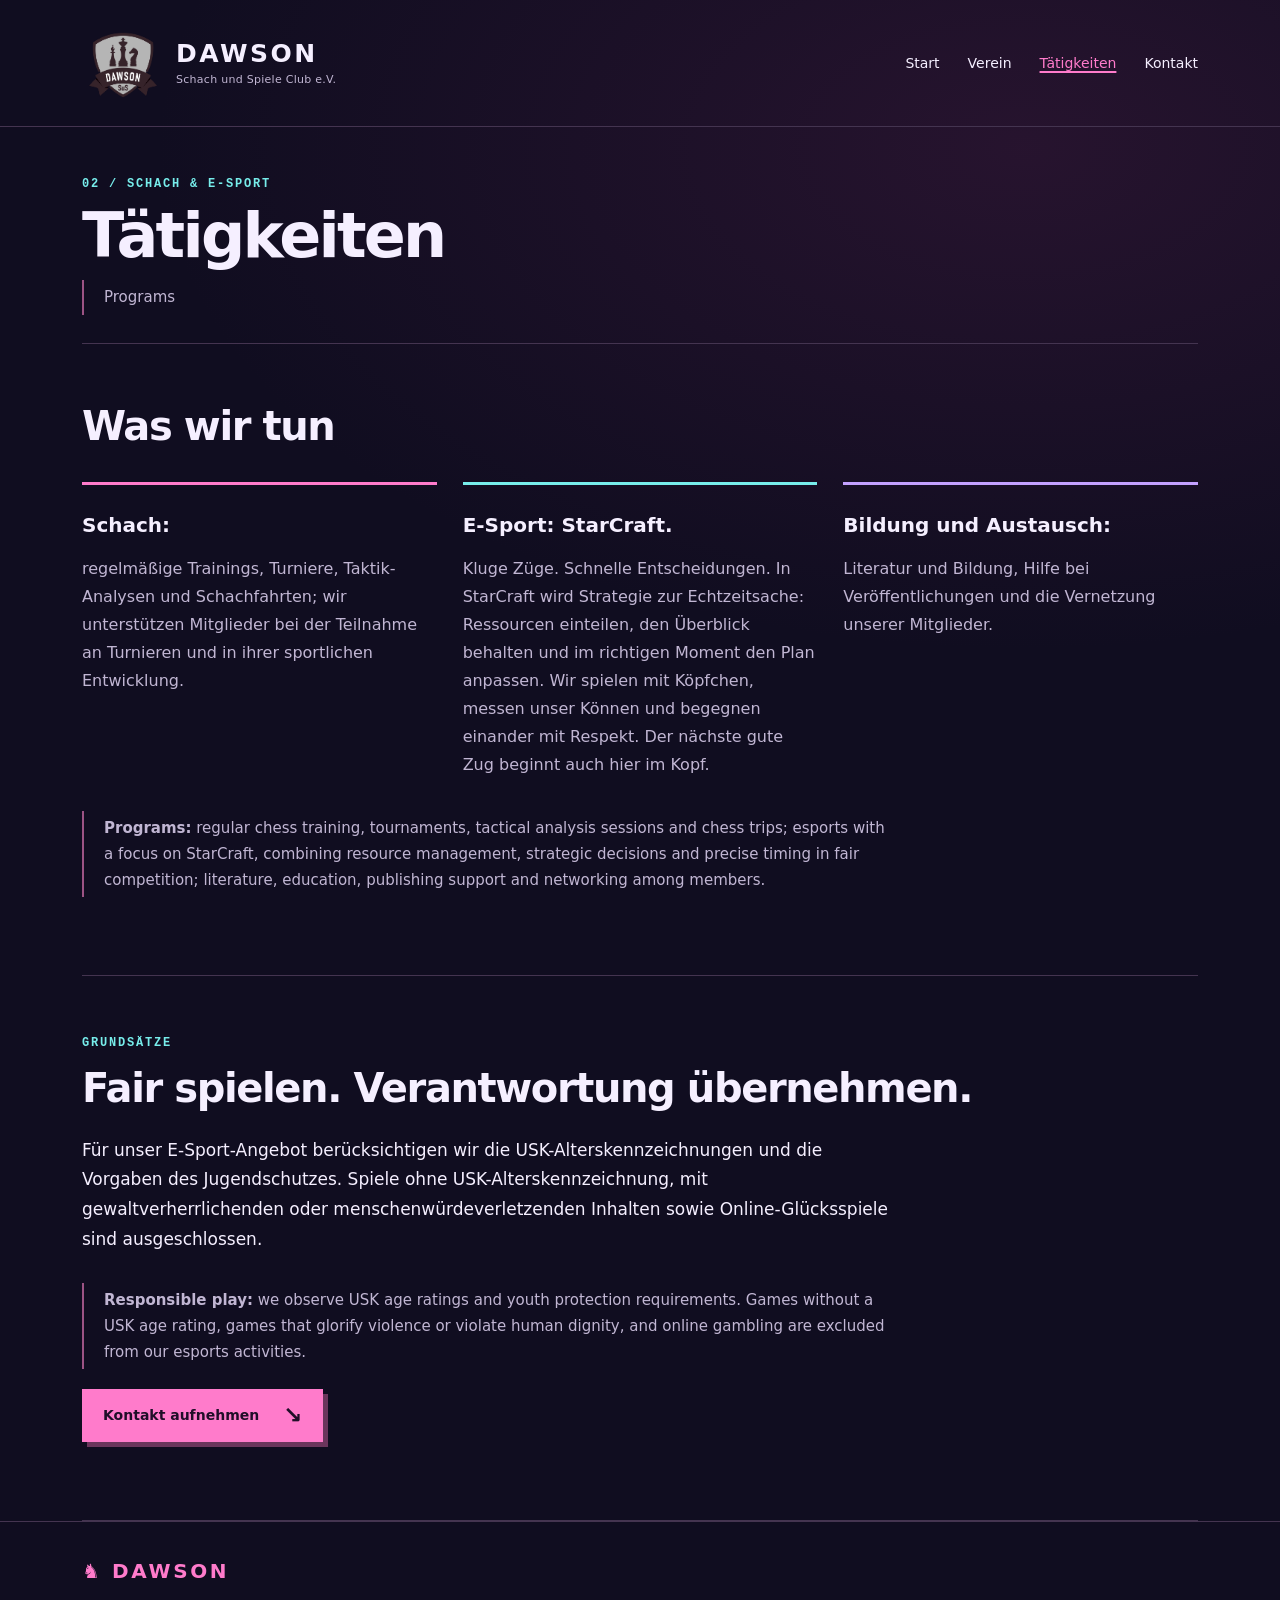
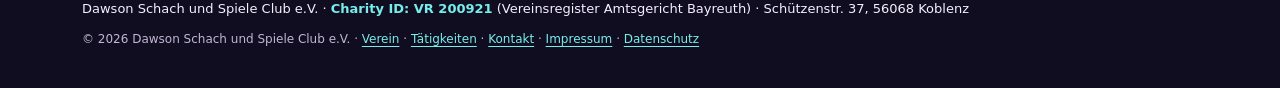
==== angebot.html @ 7234747f "Claude: Website mehrseitig (Verein, Tätigkeiten, Kontakt), Charity ID VR 200921 im Fuß jeder Seite C" ====
<!doctype html>
<html lang="de">
<head>
<meta charset="utf-8">
<meta name="viewport" content="width=device-width,initial-scale=1">
<title>Tätigkeiten – Dawson Schach und Spiele Club e.V.</title>
<meta name="description" content="Schach, E-Sport mit Schwerpunkt StarCraft, Bildung und Austausch: die Tätigkeiten des Dawson Schach und Spiele Club e.V.">
<link rel="stylesheet" href="style.css?v=20261024">
</head>
<body>
<a class="skip-link" href="#inhalt">Zum Inhalt</a>
<header class="site-header"><div class="wrap masthead">
  <a class="brand" href="index.html" aria-label="Dawson – Startseite"><img class="brand-logo" src="assets/dawson-logo.png" width="82" height="80" alt=""><span>DAWSON<span class="brand-small">Schach und Spiele Club e.V.</span></span></a>
  <nav aria-label="Hauptnavigation"><a href="index.html">Start</a><a href="verein.html">Verein</a><a href="angebot.html" aria-current="page">Tätigkeiten</a><a href="kontakt.html">Kontakt</a></nav>
</div></header>

<main id="inhalt" class="wrap">
<div class="page-head">
  <p class="section-label">02 / Schach &amp; E-Sport</p>
  <h1>Tätigkeiten</h1>
  <p class="en" lang="en">Programs</p>
</div>

<section class="content-section programs" aria-labelledby="was-wir-tun">
  <h2 id="was-wir-tun">Was wir tun</h2>
  <ul>
    <li><strong>Schach:</strong> regelmäßige Trainings, Turniere, Taktik-Analysen und Schachfahrten; wir
    unterstützen Mitglieder bei der Teilnahme an Turnieren und in ihrer sportlichen Entwicklung.</li>
    <li><strong>E-Sport: StarCraft.</strong> Kluge Züge. Schnelle Entscheidungen.
    In StarCraft wird Strategie zur Echtzeitsache: Ressourcen einteilen, den Überblick behalten und im
    richtigen Moment den Plan anpassen. Wir spielen mit Köpfchen, messen unser Können und begegnen
    einander mit Respekt. Der nächste gute Zug beginnt auch hier im Kopf.</li>
    <li><strong>Bildung und Austausch:</strong> Literatur und Bildung, Hilfe bei Veröffentlichungen und die
    Vernetzung unserer Mitglieder.</li>
  </ul>
  <p class="en" lang="en"><strong>Programs:</strong> regular chess training, tournaments, tactical analysis
  sessions and chess trips; esports with a focus on StarCraft, combining resource management, strategic
  decisions and precise timing in fair competition; literature, education, publishing support and networking
  among members.</p>
</section>

<section class="content-section" aria-labelledby="fair-play">
  <p class="section-label">Grundsätze</p>
  <h2 id="fair-play">Fair spielen. Verantwortung übernehmen.</h2>
  <p>Für unser E-Sport-Angebot berücksichtigen wir die USK-Alterskennzeichnungen und die Vorgaben des Jugendschutzes.
  Spiele ohne USK-Alterskennzeichnung, mit gewaltverherrlichenden oder menschenwürdeverletzenden Inhalten
  sowie Online-Glücksspiele sind ausgeschlossen.</p>
  <p class="en" lang="en"><strong>Responsible play:</strong> we observe USK age ratings and youth protection
  requirements. Games without a USK age rating, games that glorify violence or violate human dignity,
  and online gambling are excluded from our esports activities.</p>
  <p><a class="button" href="kontakt.html">Kontakt aufnehmen <span aria-hidden="true">↘</span></a></p>
</section>
</main>

<footer><div class="wrap"><span class="footer-brand">♞ DAWSON</span>
<p class="footer-id">Dawson Schach und Spiele Club e.V. · <strong>Charity ID: VR 200921</strong> (Vereinsregister Amtsgericht Bayreuth) · Schützenstr. 37, 56068 Koblenz</p>
<p>© 2026 Dawson Schach und Spiele Club e.V. · <a href="verein.html">Verein</a> · <a href="angebot.html">Tätigkeiten</a> · <a href="kontakt.html">Kontakt</a> · <a href="impressum.html">Impressum</a> · <a href="datenschutz.html">Datenschutz</a></p>
</div></footer>
</body>
</html>
---- style.css ----
:root {
  color-scheme: dark;
  --bg: #100d20;
  --fg: #f5efff;
  --muted: #c1b6d3;
  --pink: #ff7bcb;
  --cyan: #77edeb;
  --line: #443450;
  --card: #1c152d;
}
* { box-sizing: border-box; }
html { scroll-behavior: smooth; scroll-padding-top: 24px; }
body { margin: 0; background: var(--bg); color: var(--fg); font: 17px/1.75 system-ui, -apple-system, "Segoe UI", sans-serif; }
body::before { content: ""; position: absolute; top: 0; left: 0; width: 100%; height: 740px; pointer-events: none; z-index: -1; background: radial-gradient(ellipse at 80% 20%, #54204b55, transparent 60%); }
.wrap { width: min(1180px, 100%); margin-inline: auto; padding-inline: 32px; }
a { color: var(--cyan); text-underline-offset: .22em; }
a:hover { color: var(--pink); }
a:focus-visible { outline: 3px solid var(--cyan); outline-offset: 6px; }
.skip-link { position: absolute; left: 16px; top: -100px; z-index: 10; background: var(--fg); color: var(--bg); padding: 8px 16px; }
.skip-link:focus { top: 12px; }
.site-header { border-bottom: 1px solid var(--line); }
.masthead { display: flex; align-items: center; justify-content: space-between; gap: 24px; padding-block: 23px; }
.brand { display: flex; gap: 12px; align-items: center; color: var(--fg); text-decoration: none; font-size: 25px; line-height: 1.1; font-weight: 900; letter-spacing: .1em; }
.brand-small { display: block; color: var(--muted); font-size: 11px; font-weight: 500; letter-spacing: .025em; margin-top: 7px; }
nav { display: flex; flex-wrap: wrap; gap: 12px 28px; }
nav a { color: var(--fg); font-size: 14px; text-decoration: none; padding-block: 6px; }
nav a:hover { text-decoration: underline; }
.hero { display: grid; grid-template-columns: minmax(0, 1.14fr) minmax(0, 1fr); align-items: center; gap: 42px; padding-block: 72px 64px; }
.eyebrow, .section-label { color: var(--cyan); text-transform: uppercase; letter-spacing: .15em; font: 700 12px/1.6 ui-monospace, monospace; }
.eyebrow { margin: 0 0 24px; }
.eyebrow span { color: var(--pink); margin-right: 5px; }
h1 { line-height: 1.04; letter-spacing: -.045em; }
.hero h1 { margin: 0; font-size: clamp(48px, 6.5vw, 82px); font-weight: 950; }
.hero h1 > span { display: block; }
.outline { color: var(--pink); -webkit-text-stroke: 1.5px var(--pink); }
@supports (-webkit-text-stroke: 1px white) { .outline { color: transparent; } }
.hero h1 .hero-together { margin-top: 12px; color: var(--cyan); font-size: .48em; letter-spacing: .015em; }
.hero-intro { font-size: 18px; font-weight: 700; margin: 28px 0 7px; }
.hero-detail { color: var(--muted); font-size: 15px; margin: 0 0 28px; }
.button { display: inline-flex; align-items: center; gap: 24px; padding: 13px 20px; border: 1px solid var(--pink); background: var(--pink); color: #200e28; box-shadow: 5px 5px 0 #6b355c; font-size: 14px; font-weight: 750; text-decoration: none; }
.button:hover { background: var(--cyan); color: #100d20; border-color: var(--cyan); }
.button span { font-size: 23px; line-height: 1; }
.chess-art { position: relative; aspect-ratio: .96; isolation: isolate; overflow: hidden; border: 1px solid #805177; background: radial-gradient(ellipse at 50% 30%, #623064 0%, #271438 50%, #171124 85%); box-shadow: 9px 9px 0 #21162e; }
.art-caption { position: absolute; z-index: 3; top: 17px; left: 19px; right: 19px; display: flex; justify-content: space-between; gap: 10px; font: 9px/1.4 ui-monospace, monospace; letter-spacing: .1em; color: #e8c5e6; }
.sun { position: absolute; top: 16%; left: 19%; width: 62%; aspect-ratio: 1; border-radius: 50%; background: repeating-linear-gradient(to bottom, transparent 0 11px, #35132c 12px 15px), linear-gradient(#ffd391, #ff8caf 48%, #d146ac); box-shadow: 0 0 55px #ff6dbc40; }
.orbit { position: absolute; width: 110%; height: 40%; left: -5%; top: 30%; border: 1px solid #ed95e46b; border-radius: 50%; transform: rotate(-35deg); }
.orbit-two { transform: rotate(35deg); }
.retro-board { position: absolute; bottom: -29%; left: -48%; width: 196%; height: 81%; transform: perspective(330px) rotateX(51deg) rotateZ(-9deg); background: repeating-conic-gradient(#75416a 0% 25%, #23152f 0% 50%) 0 0 / 74px 74px; border: 1px solid #ffb2e3; box-shadow: 0 0 30px #ff7bcb44; }
.art-star { position: absolute; color: var(--cyan); line-height: 1; }
.star-one { top: 19%; right: 11%; font-size: 45px; }
.star-two { left: 10%; top: 53%; font-size: 30px; }
.art-bottom { position: absolute; z-index: 3; bottom: 18px; left: 19px; right: 19px; display: flex; justify-content: space-between; align-items: end; font: 700 9px/1.6 ui-monospace, monospace; letter-spacing: .12em; text-shadow: 0 1px 5px #100d20; }
.art-bottom > span:last-child { font-size: 22px; }
.ribbon { display: flex; flex-wrap: wrap; justify-content: space-between; align-items: center; gap: 12px 20px; padding: 17px 0; border-block: 1px solid var(--line); color: var(--muted); font: 700 12px/1.5 ui-monospace, monospace; letter-spacing: .15em; }
.ribbon b { color: var(--pink); font-size: 21px; line-height: 1; }
.content-section { position: relative; padding-block: 58px; border-bottom: 1px solid var(--line); }
.section-label { margin: 0 0 10px; }
h2 { margin: 0 0 24px; font-size: clamp(28px, 3.5vw, 40px); line-height: 1.2; letter-spacing: -.035em; }
.content-section > p:not(.section-label) { max-width: 810px; }
p { margin: 0 0 20px; }
.en { color: var(--muted); font-size: 15px; border-left: 2px solid #9c5384; padding: 4px 0 4px 20px; margin-top: 28px; }
.programs ul { padding: 0; margin: 32px 0; list-style: none; display: grid; grid-template-columns: repeat(3, minmax(0, 1fr)); gap: 26px; counter-reset: program; }
.programs li { border-top: 3px solid var(--pink); padding-top: 23px; color: var(--muted); font-size: 16px; }
.programs li:nth-child(2) { border-color: var(--cyan); }
.programs li:nth-child(3) { border-color: #c3a1ff; }
.programs li strong { display: block; color: var(--fg); font-size: 20px; margin-bottom: 12px; }
.card { background: var(--card); border: 1px solid #67405f; border-left: 4px solid var(--pink); padding: 28px 32px; margin-block: 28px; max-width: 900px; }
dl { display: grid; grid-template-columns: 170px minmax(0, 1fr); gap: 14px 28px; margin: 0; font-size: 16px; }
dt { color: var(--muted); }
dd { margin: 0; overflow-wrap: anywhere; }
dt:nth-of-type(5), dd:nth-of-type(5) { color: var(--cyan); font-weight: 750; }
footer { padding-block: 32px 38px; color: var(--muted); font-size: 12px; }
.footer-brand { display: block; color: var(--pink); font-size: 20px; font-weight: 850; letter-spacing: .13em; margin-bottom: 9px; }
footer p { margin: 0; }
.legal-page main { padding-top: 32px; padding-bottom: 30px; }
.legal-page main h2 { color: var(--pink); font-size: 23px; margin-top: 32px; }
.legal-page main p { max-width: 850px; overflow-wrap: anywhere; }
.legal-page footer { border-top: 1px solid var(--line); }
@media (min-width: 1000px) {
  .mission { display: grid; grid-template-columns: 250px minmax(0, 1fr); column-gap: 50px; }
  .mission .section-label { grid-column: 1; }
  .mission h2 { grid-column: 1; grid-row: 2 / span 2; max-width: 210px; }
  .mission > p:not(.section-label) { grid-column: 2; }
  .mission > p:nth-of-type(2) { grid-row: 1 / span 2; }
}
@media (max-width: 760px) {
  .wrap { padding-inline: 24px; }
  .masthead { align-items: flex-start; gap: 18px; }
  .masthead nav { gap: 5px 16px; justify-content: end; }
  .hero { gap: 28px; padding-block: 45px; }
  .hero h1 { font-size: clamp(43px, 7.5vw, 60px); }
  .eyebrow { font-size: 10px; }
  .hero-intro { font-size: 16px; }
  .hero-detail { font-size: 14px; }
  .button { font-size: 12px; padding: 12px; gap: 12px; }
  .programs ul { grid-template-columns: 1fr; gap: 26px; }
  .programs li { padding-top: 16px; }
  .programs li strong { margin-bottom: 7px; }
  .ribbon { font-size: 10px; letter-spacing: .06em; gap: 10px; }
  .ribbon b:last-of-type, .ribbon span:last-child { display: none; }
  .art-caption { font-size: 7px; left: 12px; right: 12px; }
  .art-bottom { font-size: 7px; left: 12px; right: 12px; }
}
@media (max-width: 580px) {
  .wrap { padding-inline: 16px; }
  .masthead { flex-direction: column; padding-block: 18px 13px; gap: 14px; }
  .masthead nav { justify-content: start; gap: 26px; }
  .brand { font-size: 23px; }
  .hero { grid-template-columns: 1fr; padding-block: 35px 36px; gap: 32px; }
  .hero h1 { font-size: clamp(48px, 13vw, 74px); }
  .eyebrow { font-size: 10px; margin-bottom: 22px; }
  .hero-intro { font-size: 17px; margin-top: 25px; }
  .hero-detail { font-size: 15px; }
  .button { padding: 12px 16px; font-size: 14px; gap: 22px; }
  .chess-art { max-width: 430px; width: calc(100% - 9px); aspect-ratio: 1.1; }
  .art-caption { font-size: 8px; }
  .art-bottom { font-size: 8px; }
  .content-section { padding-block: 40px; }
  .ribbon { font-size: 9px; gap: 7px; }
  .ribbon b { font-size: 16px; }
  .card { padding: 20px 18px; }
  dl { grid-template-columns: 1fr; gap: 3px; }
  dt:not(:first-child) { margin-top: 13px; }
  .en { padding-left: 14px; }
}
@media (prefers-reduced-motion: reduce) { html { scroll-behavior: auto; } }
@media print {
  :root { --bg: white; --fg: #111; --muted: #333; --pink: #70255b; --cyan: #165254; --line: #aaa; --card: white; }
  .chess-art, .ribbon, .button, .skip-link { display: none; }
  .hero { display: block; padding-block: 20px; }
  .outline { color: var(--pink); -webkit-text-stroke: 0; }
  .content-section { padding-block: 20px; }
}

/* Das Vereinswappen bleibt unverändert; die Bühne trägt den Retro-Look. */
.brand-logo { display: block; width: 82px; max-width: 82px; height: auto; object-fit: contain; transform: none; flex: 0 0 auto; padding: 0; background: transparent; border: 0; border-radius: 0; }
.logo-art { background: radial-gradient(ellipse at 50% 40%, #faeff2 0%, #e5cfe9 66%, #a281b6 100%); }
.logo-art .art-caption { color: #46263f; }
.logo-art .sun { opacity: .55; box-shadow: none; }
.logo-art .orbit { border-color: #854c8f70; }
.logo-art .art-star { color: #69385c; }
.hero-logo { display: block; max-width: 100%; transform: none; position: absolute; z-index: 2; top: 5%; left: 0; width: 100%; height: 86%; object-fit: contain; filter: drop-shadow(0 8px 12px #27143828); }
.logo-art .art-bottom { color: #fff4ff; }
@media (max-width: 760px) { .brand-logo { width: 70px; } }
@media (max-width: 580px) {
  .brand-logo { width: 66px; }
  .hero .logo-art { order: -1; max-width: 430px; }
}
@media print { .brand-logo { width: 60px; } }

.play-principles { border-top: 1px solid var(--line); padding-top: 24px; color: var(--muted); font-size: 15px; }
.play-principles strong { color: var(--fg); }

/* Mehrseitiger Aufbau (2026-10-24): Seitenkopf, aktive Navigation, Startseiten-Kacheln, Charity ID im Fuß. */
nav a[aria-current="page"] { color: var(--pink); text-decoration: underline; text-decoration-thickness: 2px; }
.page-head { padding-block: 48px 8px; border-bottom: 1px solid var(--line); }
.page-head h1 { font-size: clamp(36px, 6vw, 62px); margin: 0 0 12px; overflow-wrap: anywhere; }
.page-head .en { margin-top: 8px; }
.teasers { list-style: none; padding: 0; margin: 32px 0 0; display: grid; grid-template-columns: repeat(3, minmax(0, 1fr)); gap: 22px; }
.teasers a { display: block; height: 100%; background: var(--card); border: 1px solid #67405f; border-top: 3px solid var(--pink); padding: 22px 24px; color: var(--muted); text-decoration: none; font-size: 15px; }
.teasers li:nth-child(2) a { border-top-color: var(--cyan); }
.teasers li:nth-child(3) a { border-top-color: #c3a1ff; }
.teasers a:hover { border-color: var(--cyan); }
.teasers strong { display: block; color: var(--fg); font-size: 20px; margin: 4px 0 10px; }
.teasers .section-label { display: block; margin: 0; }
.en-inline { display: block; margin-top: 8px; font-size: 13px; }
dl.plain dt, dl.plain dd { color: inherit; font-weight: inherit; }
dl.plain dt { color: var(--muted); }
footer { border-top: 1px solid var(--line); }
.footer-id { margin-bottom: 8px; color: var(--fg); font-size: 13px; }
.footer-id strong { color: var(--cyan); }
@media (max-width: 760px) { .teasers { grid-template-columns: 1fr; } .page-head { padding-top: 32px; } }
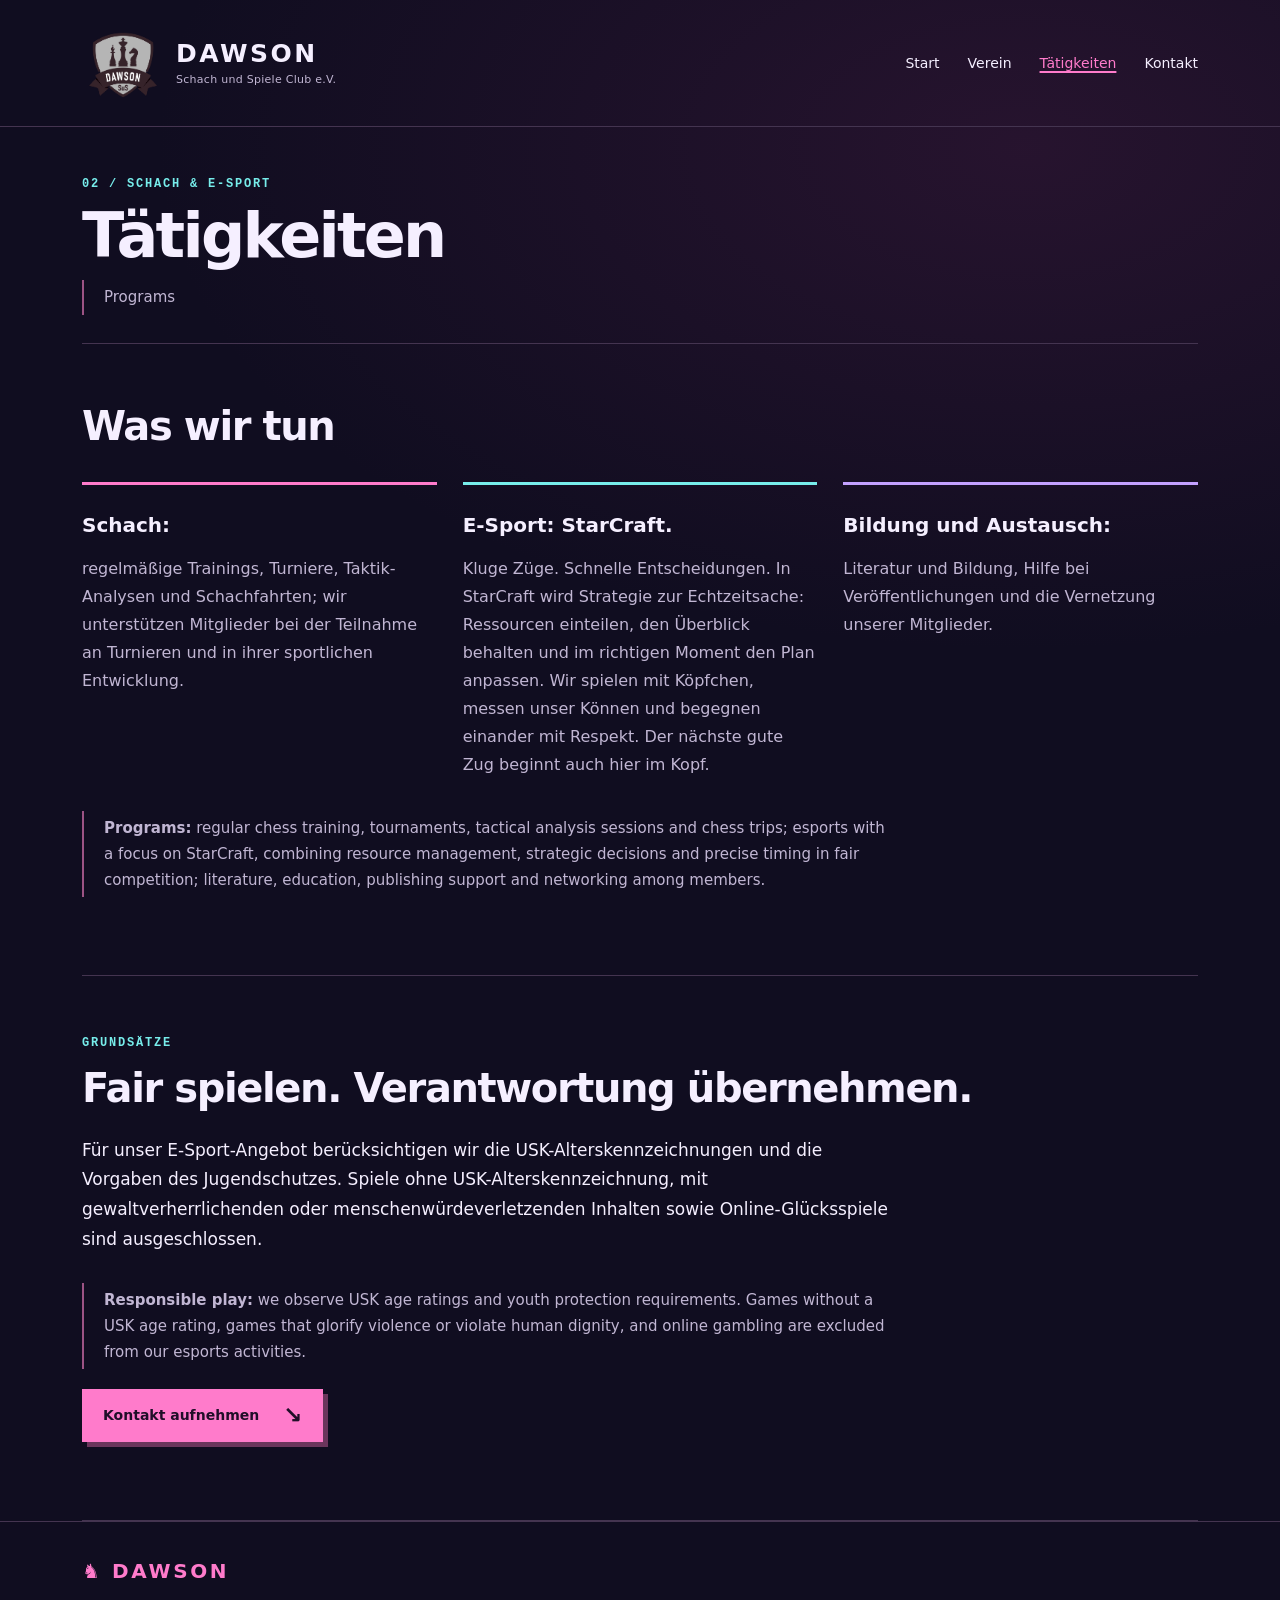
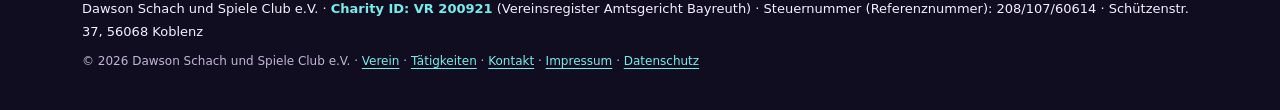
==== commit 1a936847: "Claude: Steuernummer 208/107/60614 als Referenznummer in Impressum, Kontakt und Fuß jeder Seite Co-A" ====
--- a/angebot.html
+++ b/angebot.html
@@ -53,7 +53,7 @@
 </main>
 
 <footer><div class="wrap"><span class="footer-brand">♞ DAWSON</span>
-<p class="footer-id">Dawson Schach und Spiele Club e.V. · <strong>Charity ID: VR 200921</strong> (Vereinsregister Amtsgericht Bayreuth) · Schützenstr. 37, 56068 Koblenz</p>
+<p class="footer-id">Dawson Schach und Spiele Club e.V. · <strong>Charity ID: VR 200921</strong> (Vereinsregister Amtsgericht Bayreuth) · Steuernummer (Referenznummer): 208/107/60614 · Schützenstr. 37, 56068 Koblenz</p>
 <p>© 2026 Dawson Schach und Spiele Club e.V. · <a href="verein.html">Verein</a> · <a href="angebot.html">Tätigkeiten</a> · <a href="kontakt.html">Kontakt</a> · <a href="impressum.html">Impressum</a> · <a href="datenschutz.html">Datenschutz</a></p>
 </div></footer>
 </body>
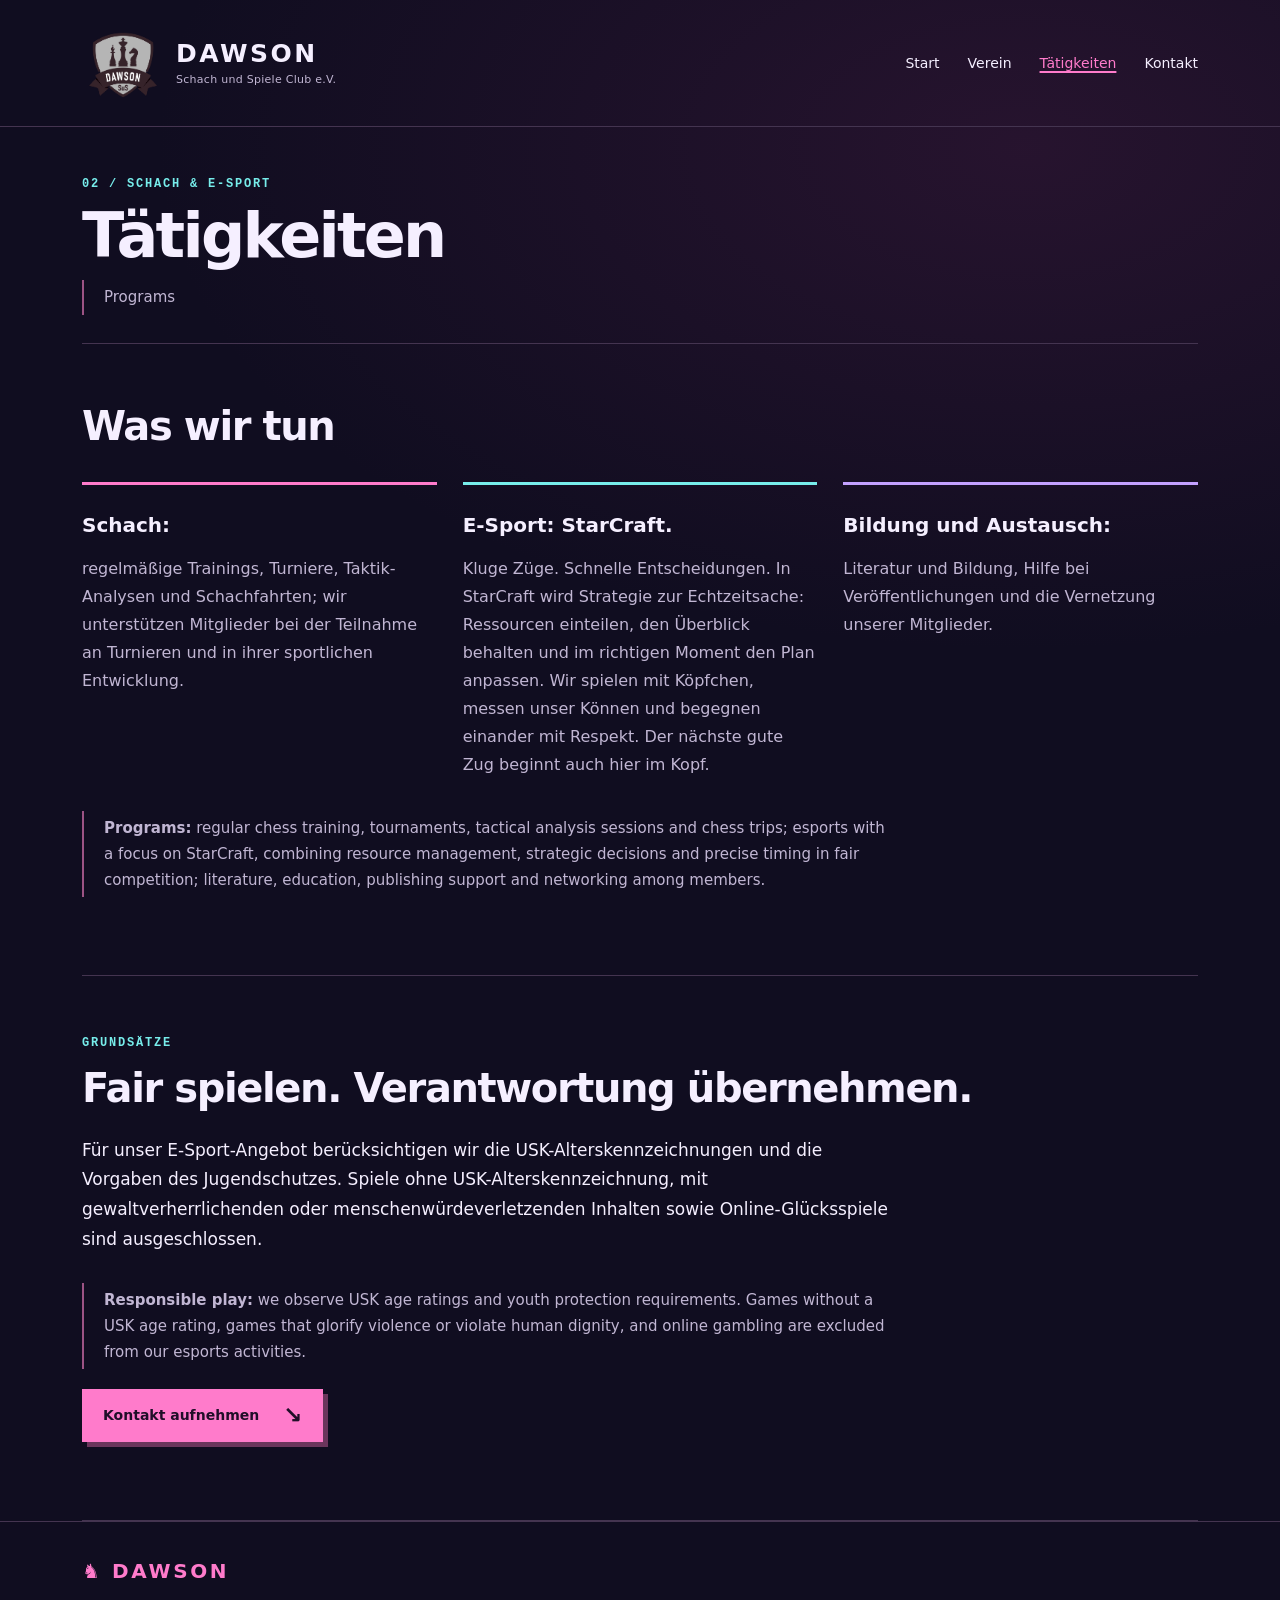
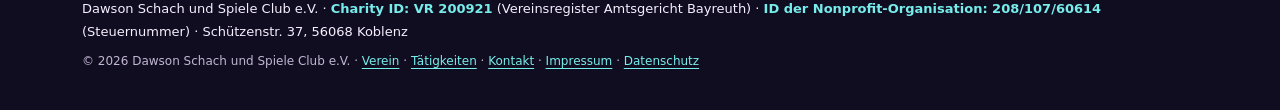
==== commit 01900fec: "Claude: Steuernummer als ID der Nonprofit-Organisation (Google for Nonprofits) kennzeichnen Co-Autho" ====
--- a/angebot.html
+++ b/angebot.html
@@ -53,7 +53,7 @@
 </main>
 
 <footer><div class="wrap"><span class="footer-brand">♞ DAWSON</span>
-<p class="footer-id">Dawson Schach und Spiele Club e.V. · <strong>Charity ID: VR 200921</strong> (Vereinsregister Amtsgericht Bayreuth) · Steuernummer (Referenznummer): 208/107/60614 · Schützenstr. 37, 56068 Koblenz</p>
+<p class="footer-id">Dawson Schach und Spiele Club e.V. · <strong>Charity ID: VR 200921</strong> (Vereinsregister Amtsgericht Bayreuth) · <strong>ID der Nonprofit-Organisation: 208/107/60614</strong> (Steuernummer) · Schützenstr. 37, 56068 Koblenz</p>
 <p>© 2026 Dawson Schach und Spiele Club e.V. · <a href="verein.html">Verein</a> · <a href="angebot.html">Tätigkeiten</a> · <a href="kontakt.html">Kontakt</a> · <a href="impressum.html">Impressum</a> · <a href="datenschutz.html">Datenschutz</a></p>
 </div></footer>
 </body>
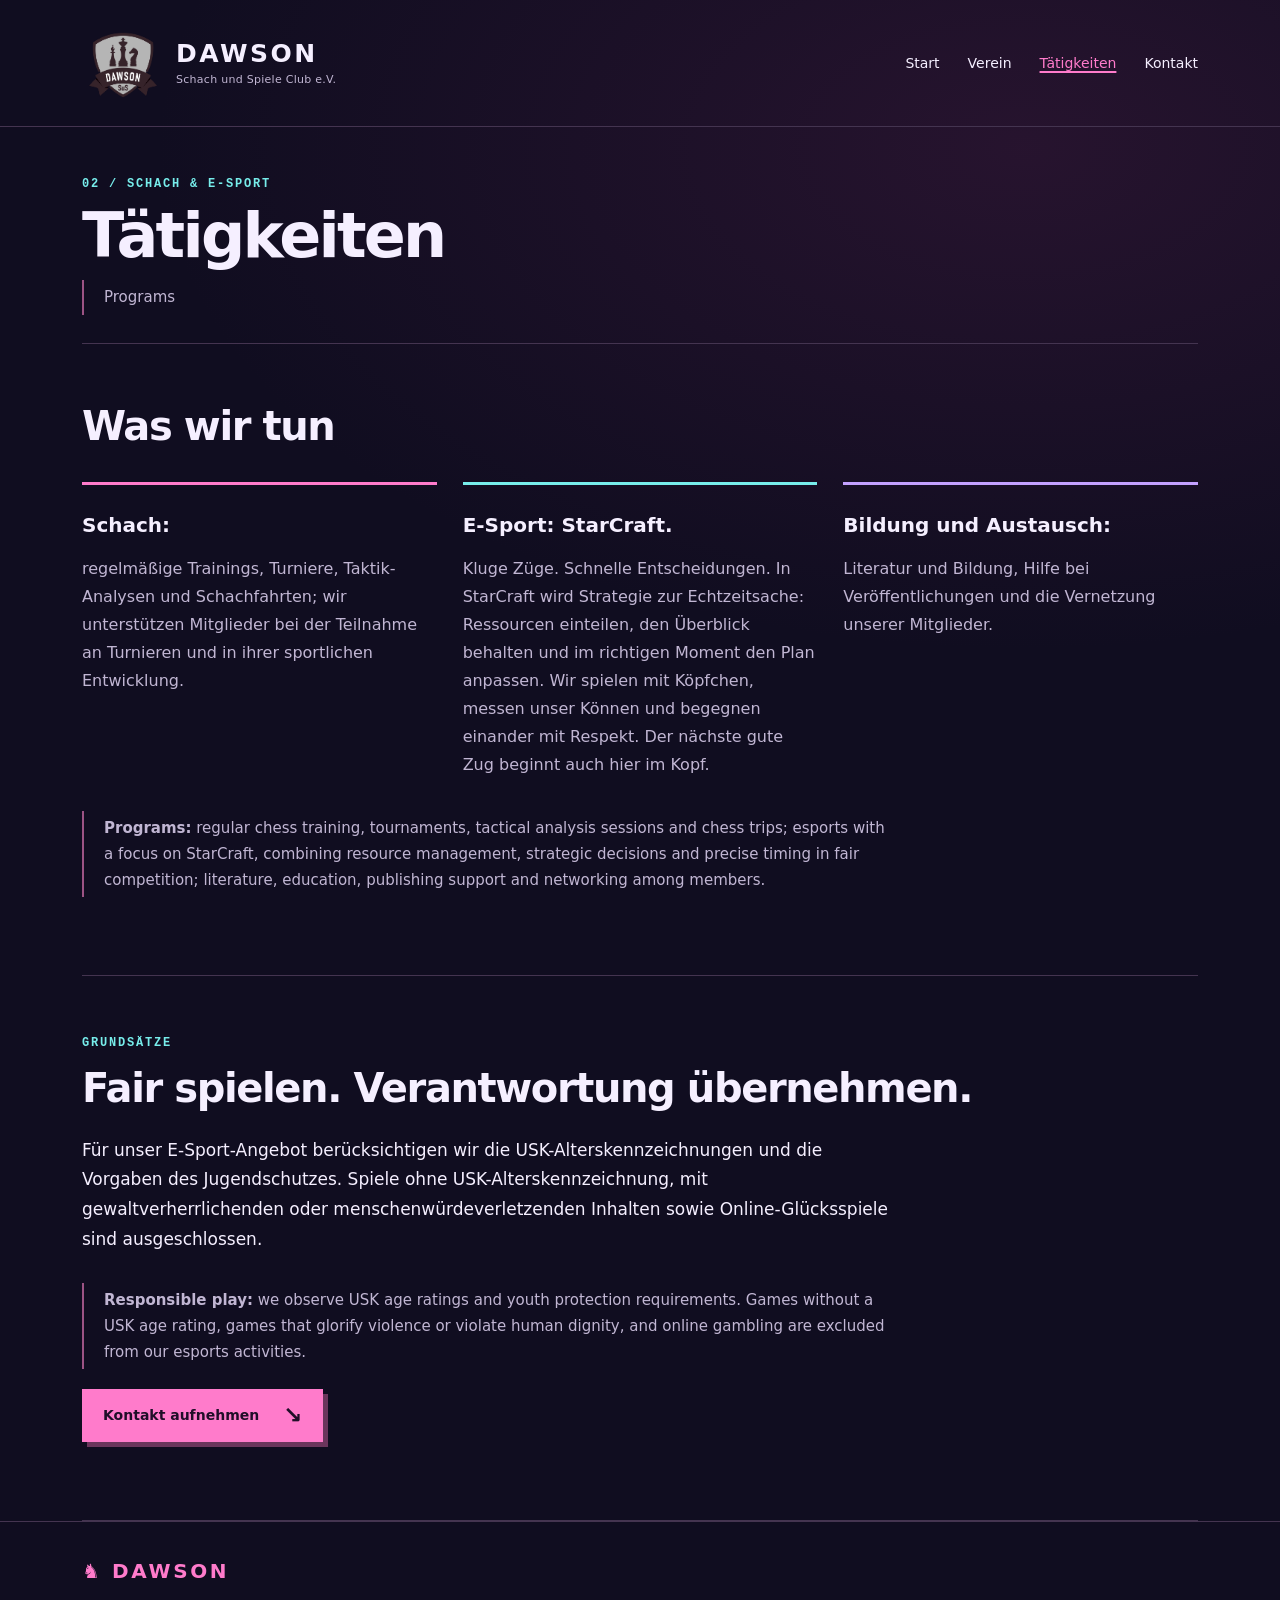
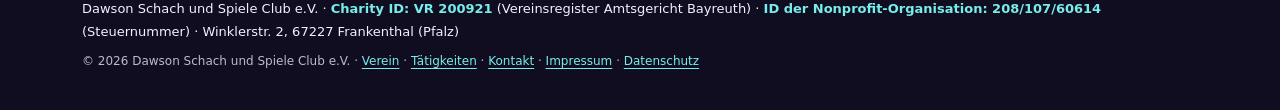
==== commit 9464f44f: "Claude: Vereinsanschrift auf Winklerstr. 2, 67227 Frankenthal (Pfalz) geändert Co-Authored-By: Claud" ====
--- a/angebot.html
+++ b/angebot.html
@@ -53,7 +53,7 @@
 </main>
 
 <footer><div class="wrap"><span class="footer-brand">♞ DAWSON</span>
-<p class="footer-id">Dawson Schach und Spiele Club e.V. · <strong>Charity ID: VR 200921</strong> (Vereinsregister Amtsgericht Bayreuth) · <strong>ID der Nonprofit-Organisation: 208/107/60614</strong> (Steuernummer) · Schützenstr. 37, 56068 Koblenz</p>
+<p class="footer-id">Dawson Schach und Spiele Club e.V. · <strong>Charity ID: VR 200921</strong> (Vereinsregister Amtsgericht Bayreuth) · <strong>ID der Nonprofit-Organisation: 208/107/60614</strong> (Steuernummer) · Winklerstr. 2, 67227 Frankenthal (Pfalz)</p>
 <p>© 2026 Dawson Schach und Spiele Club e.V. · <a href="verein.html">Verein</a> · <a href="angebot.html">Tätigkeiten</a> · <a href="kontakt.html">Kontakt</a> · <a href="impressum.html">Impressum</a> · <a href="datenschutz.html">Datenschutz</a></p>
 </div></footer>
 </body>
